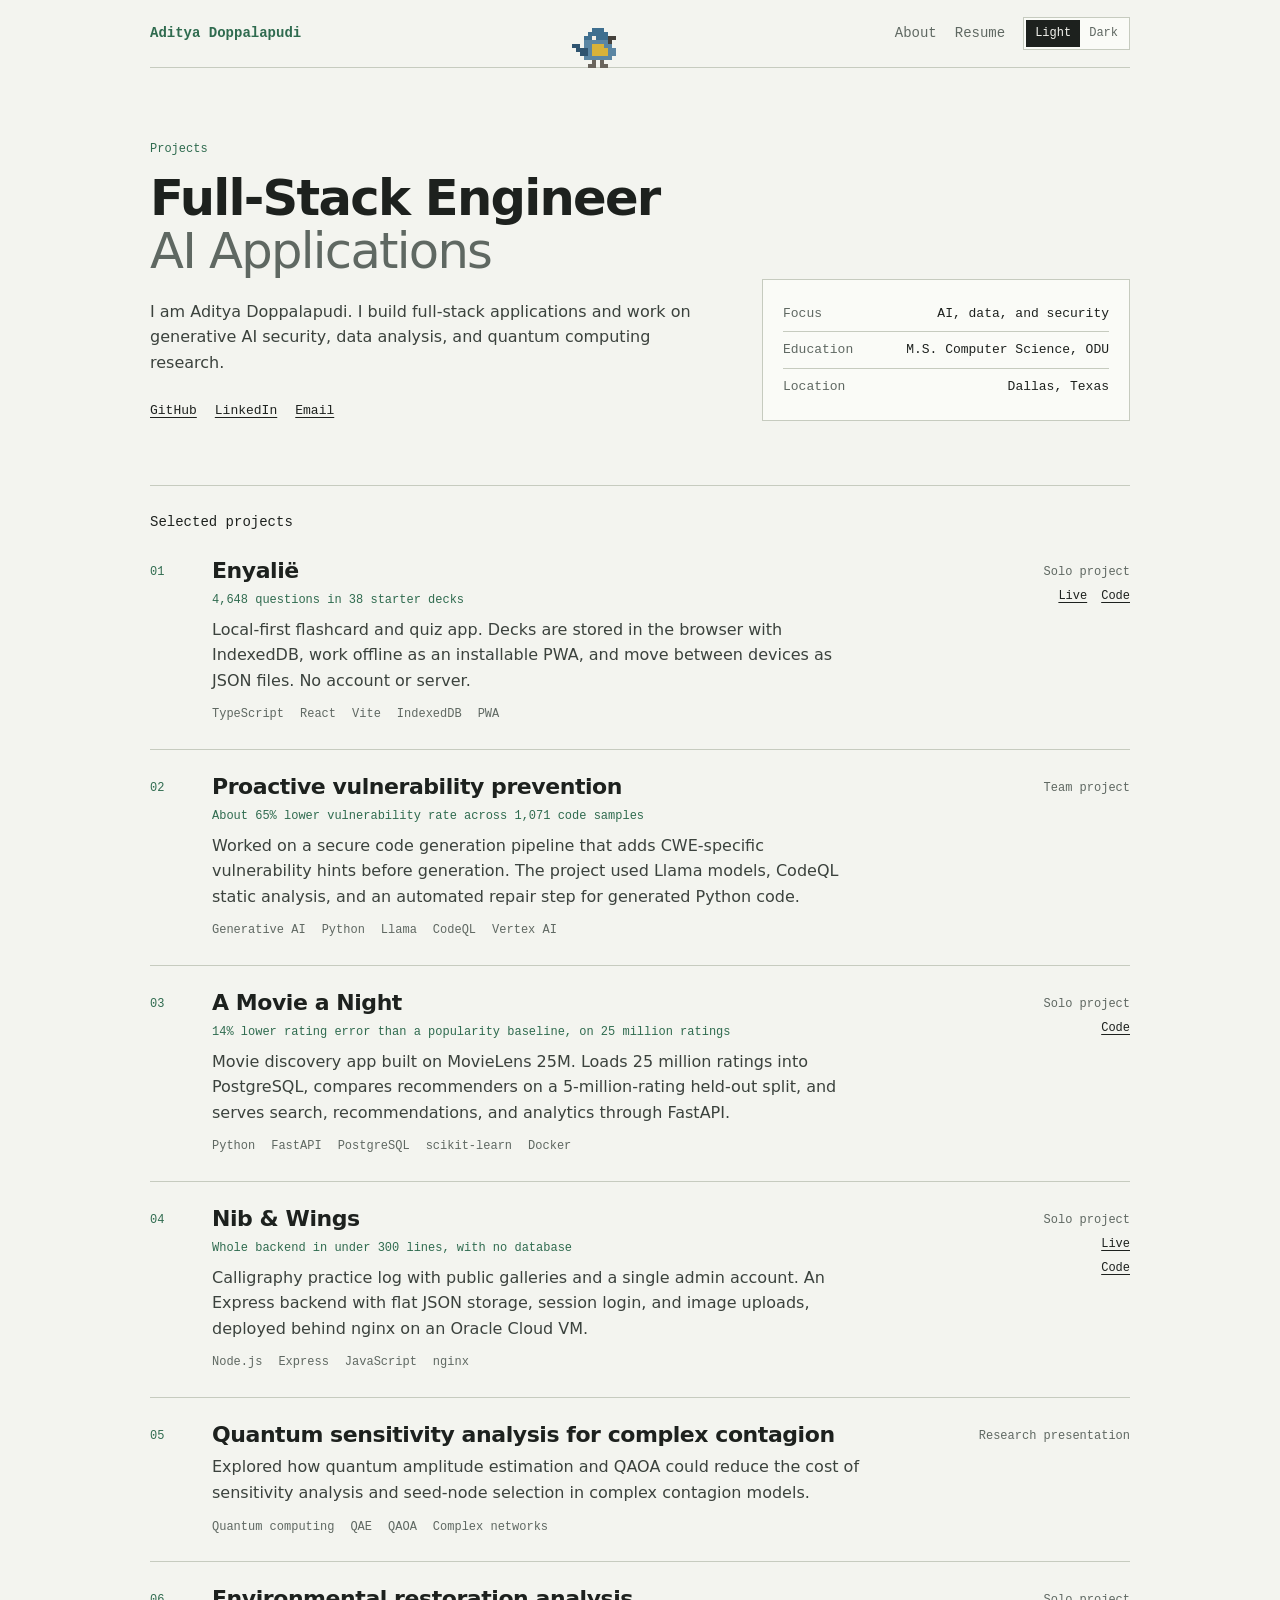
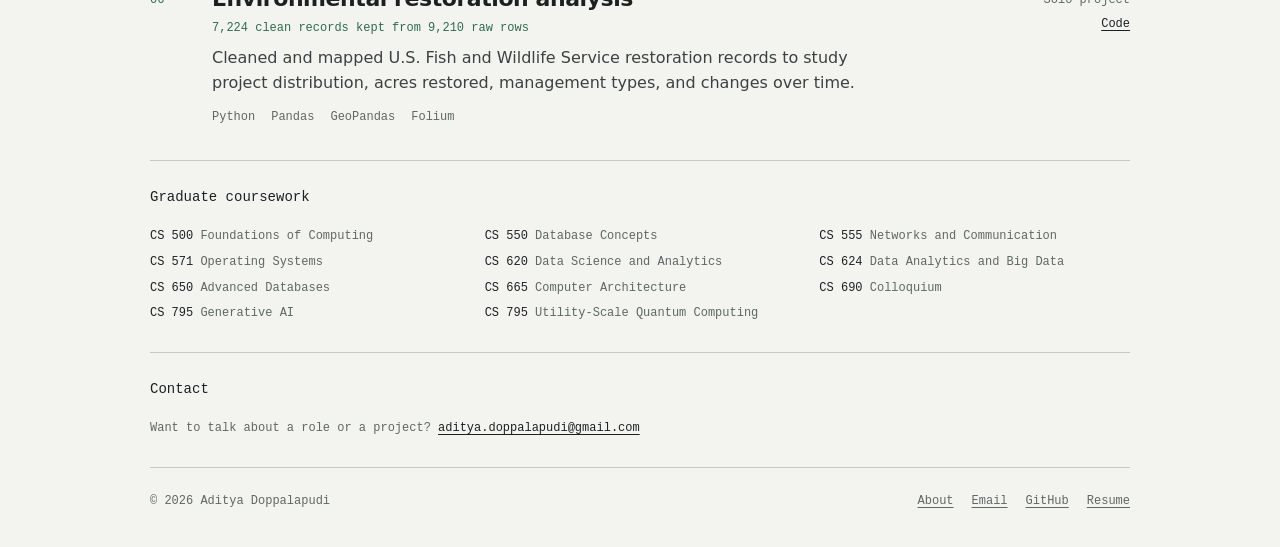
==== work/index.html @ 21b886ae "Add /work portfolio page and shared theme" ====
<!doctype html>
<html lang="en">
<head>
  <meta charset="utf-8">
  <meta name="viewport" content="width=device-width, initial-scale=1">
  <meta name="description" content="Aditya Doppalapudi, full-stack engineer. Projects in web applications, AI security, data, and quantum computing.">
  <title>Aditya Doppalapudi | Projects</title>
  <script>
    (() => {
      try {
        const savedTheme = localStorage.getItem("portfolio-theme");
        const savedPalette = localStorage.getItem("portfolio-dark-palette") || localStorage.getItem("portfolio-palette-preview");
        document.documentElement.dataset.theme = savedTheme === "dark" ? "dark" : "light";
        document.documentElement.dataset.palette = savedTheme === "dark" ? (["amber", "night"].includes(savedPalette) ? savedPalette : "amber") : "ink-moss";
      } catch {
        document.documentElement.dataset.theme = "light";
        document.documentElement.dataset.palette = "ink-moss";
      }
    })();
  </script>
  <link rel="stylesheet" href="../style.css">
</head>
<body>
  <div class="page" id="top">
    <header class="site-header" data-perch>
      <a class="brand" href="#top">Aditya Doppalapudi</a>
      <div class="header-actions">
        <a href="../index.html">About</a>
        <a href="../resume.pdf" target="_blank" rel="noopener">Resume</a>
        <button class="theme-toggle" type="button">
          <span data-theme-option="light">Light</span>
          <span data-theme-option="dark">Dark</span>
        </button>
      </div>
    </header>

    <div class="palette-picker" role="group" aria-label="Dark color tone">
      <button class="palette-choice" type="button" data-dark-palette-choice="amber" aria-label="Warmer dark palette: Amber and Ink" aria-pressed="false"><i class="palette-swatch" style="--swatch:#ffbd45"></i>Warmer</button>
      <button class="palette-choice" type="button" data-dark-palette-choice="night" aria-label="Cooler dark palette: Night Teal" aria-pressed="false"><i class="palette-swatch" style="--swatch:#31d8c2"></i>Cooler</button>
    </div>

    <main>
      <section class="intro">
        <div>
          <p class="eyebrow">Projects</p>
          <h1>Full-Stack Engineer <span>AI Applications</span></h1>
          <p class="lede">I am Aditya Doppalapudi. I build full-stack applications and work on generative AI security, data analysis, and quantum computing research.</p>
          <div class="links">
            <a href="https://github.com/adidoppalapudi" target="_blank" rel="noopener">GitHub</a>
            <a href="https://www.linkedin.com/in/adityadoppalapudi/" target="_blank" rel="noopener">LinkedIn</a>
            <a href="mailto:aditya.doppalapudi@gmail.com">Email</a>
          </div>
        </div>
        <dl class="facts">
          <div><dt>Focus</dt><dd>AI, data, and security</dd></div>
          <div><dt>Education</dt><dd>M.S. Computer Science, ODU</dd></div>
          <div><dt>Location</dt><dd>Dallas, Texas</dd></div>
        </dl>
      </section>

      <section class="projects" aria-labelledby="projects-heading">
        <h2 id="projects-heading">Selected projects</h2>
        <div class="project-list">
          <article class="project">
            <span class="project-num" aria-hidden="true">01</span>
            <div class="project-body">
              <h3>Enyalië</h3>
              <p class="project-result">4,648 questions in 38 starter decks</p>
              <p>Local-first flashcard and quiz app. Decks are stored in the browser with IndexedDB, work offline as an installable PWA, and move between devices as JSON files. No account or server.</p>
              <ul class="tags" aria-label="Technologies used">
                <li>TypeScript</li><li>React</li><li>Vite</li><li>IndexedDB</li><li>PWA</li>
              </ul>
            </div>
            <div class="project-meta">
              <span>Solo project</span>
              <span class="project-links">
                <a href="https://adidoppalapudi.github.io/enyalie/" target="_blank" rel="noopener">Live</a>
                <a href="https://github.com/adidoppalapudi/enyalie" target="_blank" rel="noopener">Code</a>
              </span>
            </div>
          </article>

          <article class="project">
            <span class="project-num" aria-hidden="true">02</span>
            <div class="project-body">
              <h3>Proactive vulnerability prevention</h3>
              <p class="project-result">About 65% lower vulnerability rate across 1,071 code samples</p>
              <p>Worked on a secure code generation pipeline that adds CWE-specific vulnerability hints before generation. The project used Llama models, CodeQL static analysis, and an automated repair step for generated Python code.</p>
              <ul class="tags" aria-label="Technologies used">
                <li>Generative AI</li><li>Python</li><li>Llama</li><li>CodeQL</li><li>Vertex AI</li>
              </ul>
            </div>
            <div class="project-meta">
              <span>Team project</span>
            </div>
          </article>

          <article class="project">
            <span class="project-num" aria-hidden="true">03</span>
            <div class="project-body">
              <h3>A Movie a Night</h3>
              <p class="project-result">14% lower rating error than a popularity baseline, on 25 million ratings</p>
              <p>Movie discovery app built on MovieLens 25M. Loads 25 million ratings into PostgreSQL, compares recommenders on a 5-million-rating held-out split, and serves search, recommendations, and analytics through FastAPI.</p>
              <ul class="tags" aria-label="Technologies used">
                <li>Python</li><li>FastAPI</li><li>PostgreSQL</li><li>scikit-learn</li><li>Docker</li>
              </ul>
            </div>
            <div class="project-meta">
              <span>Solo project</span>
              <a href="https://github.com/adidoppalapudi/a-movie-a-night" target="_blank" rel="noopener">Code</a>
            </div>
          </article>

          <article class="project">
            <span class="project-num" aria-hidden="true">04</span>
            <div class="project-body">
              <h3>Nib &amp; Wings</h3>
              <p class="project-result">Whole backend in under 300 lines, with no database</p>
              <p>Calligraphy practice log with public galleries and a single admin account. An Express backend with flat JSON storage, session login, and image uploads, deployed behind nginx on an Oracle Cloud VM.</p>
              <ul class="tags" aria-label="Technologies used">
                <li>Node.js</li><li>Express</li><li>JavaScript</li><li>nginx</li>
              </ul>
            </div>
            <div class="project-meta">
              <span>Solo project</span>
              <a href="https://nibs-and-wings.duckdns.org/" target="_blank" rel="noopener">Live</a>
              <a href="https://github.com/adidoppalapudi/nibs-and-wings" target="_blank" rel="noopener">Code</a>
            </div>
          </article>

          <article class="project">
            <span class="project-num" aria-hidden="true">05</span>
            <div class="project-body">
              <h3>Quantum sensitivity analysis for complex contagion</h3>
              <p>Explored how quantum amplitude estimation and QAOA could reduce the cost of sensitivity analysis and seed-node selection in complex contagion models.</p>
              <ul class="tags" aria-label="Topics covered">
                <li>Quantum computing</li><li>QAE</li><li>QAOA</li><li>Complex networks</li>
              </ul>
            </div>
            <div class="project-meta">
              <span>Research presentation</span>
            </div>
          </article>

          <article class="project">
            <span class="project-num" aria-hidden="true">06</span>
            <div class="project-body">
              <h3>Environmental restoration analysis</h3>
              <p class="project-result">7,224 clean records kept from 9,210 raw rows</p>
              <p>Cleaned and mapped U.S. Fish and Wildlife Service restoration records to study project distribution, acres restored, management types, and changes over time.</p>
              <ul class="tags" aria-label="Technologies used">
                <li>Python</li><li>Pandas</li><li>GeoPandas</li><li>Folium</li>
              </ul>
            </div>
            <div class="project-meta">
              <span>Solo project</span>
              <a href="https://github.com/adidoppalapudi/CS620_Restoration_Projects" target="_blank" rel="noopener">Code</a>
            </div>
          </article>
        </div>
      </section>

      <section class="coursework" aria-labelledby="coursework-heading">
        <h2 id="coursework-heading">Graduate coursework</h2>
        <ul>
          <li><b>CS 500</b> Foundations of Computing</li>
          <li><b>CS 550</b> Database Concepts</li>
          <li><b>CS 555</b> Networks and Communication</li>
          <li><b>CS 571</b> Operating Systems</li>
          <li><b>CS 620</b> Data Science and Analytics</li>
          <li><b>CS 624</b> Data Analytics and Big Data</li>
          <li><b>CS 650</b> Advanced Databases</li>
          <li><b>CS 665</b> Computer Architecture</li>
          <li><b>CS 690</b> Colloquium</li>
          <li><b>CS 795</b> Generative AI</li>
          <li><b>CS 795</b> Utility-Scale Quantum Computing</li>
        </ul>
      </section>

      <section class="contact" aria-labelledby="contact-heading">
        <h2 id="contact-heading">Contact</h2>
        <p>Want to talk about a role or a project? <a href="mailto:aditya.doppalapudi@gmail.com">aditya.doppalapudi@gmail.com</a></p>
      </section>
    </main>

    <footer class="site-footer">
      <span>© 2026 Aditya Doppalapudi</span>
      <div>
        <a href="../index.html">About</a>
        <a href="mailto:aditya.doppalapudi@gmail.com">Email</a>
        <a href="https://github.com/adidoppalapudi" target="_blank" rel="noopener">GitHub</a>
        <a href="../resume.pdf" target="_blank" rel="noopener">Resume</a>
      </div>
    </footer>
  </div>

  <script>
    const root = document.documentElement;
    const toggle = document.querySelector(".theme-toggle");
    const paletteChoices = [...document.querySelectorAll("[data-dark-palette-choice]")];

    function savedDarkPalette() {
      try {
        const saved = localStorage.getItem("portfolio-dark-palette") || localStorage.getItem("portfolio-palette-preview");
        return ["amber", "night"].includes(saved) ? saved : "amber";
      } catch {
        return "amber";
      }
    }

    function updatePaletteChoices() {
      paletteChoices.forEach(button => button.setAttribute("aria-pressed", String(button.dataset.darkPaletteChoice === root.dataset.palette)));
    }

    function updateThemeToggle() {
      const current = root.dataset.theme === "dark" ? "dark" : "light";
      const next = current === "dark" ? "light" : "dark";
      toggle.setAttribute("aria-label", `Color theme: ${current}. Switch to ${next}.`);
    }

    toggle.addEventListener("click", () => {
      if (root.dataset.theme === "dark") {
        root.dataset.theme = "light";
        root.dataset.palette = "ink-moss";
      } else {
        root.dataset.theme = "dark";
        root.dataset.palette = savedDarkPalette();
      }
      try { localStorage.setItem("portfolio-theme", root.dataset.theme); } catch {}
      updateThemeToggle();
      updatePaletteChoices();
    });

    paletteChoices.forEach(button => button.addEventListener("click", () => {
      root.dataset.palette = button.dataset.darkPaletteChoice;
      try { localStorage.setItem("portfolio-dark-palette", root.dataset.palette); } catch {}
      updatePaletteChoices();
    }));

    updatePaletteChoices();
    updateThemeToggle();
  </script>
  <script src="../bird.js" defer></script>
</body>
</html>
---- style.css ----
:root {
  --background: #f3f4ef;
  --surface: #fafbf7;
  --border: #c6cbbf;
  --text: #1d211e;
  --prose: #3b423d;
  --muted: #5f6862;
  --accent: #2f6b4f;

  --mono: ui-monospace, SFMono-Regular, Consolas, monospace;
  --sans: system-ui, -apple-system, "Segoe UI", Roboto, Helvetica, Arial, sans-serif;
}

:root[data-theme="dark"] {
  --background: #0f1311;
  --surface: #161b18;
  --border: #2c3530;
  --text: #e6ebe7;
  --prose: #c2cbc5;
  --muted: #94a099;
  --accent: #7cc4a0;
}

:root[data-theme="dark"][data-palette="amber"] {
  --background: #1b1712;
  --surface: #282117;
  --border: #4d3b24;
  --text: #f7ead2;
  --prose: #dfceb2;
  --muted: #ad9977;
  --accent: #ffbd45;
}

:root[data-theme="dark"][data-palette="night"] {
  --background: #091211;
  --surface: #101c1b;
  --border: #203633;
  --text: #d6eeee;
  --prose: #b1cbca;
  --muted: #819c9b;
  --accent: #31d8c2;
}

* {
  box-sizing: border-box;
}

html {
  scroll-behavior: smooth;
}

body {
  margin: 0;
  overflow-x: clip;
  background: var(--background);
  color: var(--text);
  font: 14px/1.65 var(--mono);
  transition: background 180ms ease, color 180ms ease;
}

a {
  color: inherit;
  text-underline-offset: 3px;
}

.page {
  width: min(980px, calc(100% - 40px));
  margin: auto;
}

.site-header {
  min-height: 68px;
  display: flex;
  align-items: center;
  justify-content: space-between;
  gap: 20px;
  border-bottom: 1px solid var(--border);
}

.brand,
.header-actions a {
  text-decoration: none;
}

.brand {
  color: var(--accent);
  font-weight: 700;
}

.header-actions {
  display: flex;
  align-items: center;
  gap: 18px;
}

.header-actions a,
.site-footer {
  color: var(--muted);
}

.header-actions a:hover,
.site-footer a:hover,
.contact a:hover,
.links a:hover,
.project-meta a:hover {
  color: var(--accent);
}

.theme-toggle {
  display: flex;
  padding: 2px;
  border: 1px solid var(--border);
  background: var(--surface);
  color: var(--muted);
  font: inherit;
  font-size: 12px;
  cursor: pointer;
}

.theme-toggle span {
  padding: 4px 9px;
}

:root:not([data-theme="dark"]) .theme-toggle [data-theme-option="light"],
:root[data-theme="dark"] .theme-toggle [data-theme-option="dark"] {
  background: var(--text);
  color: var(--background);
}

.theme-toggle:hover {
  border-color: var(--accent);
}

.palette-picker {
  display: none;
  justify-content: flex-end;
  align-items: center;
  flex-wrap: wrap;
  gap: 7px;
  margin: 14px 0 0;
}

:root[data-theme="dark"] .palette-picker {
  display: flex;
}

.palette-choice {
  display: inline-flex;
  align-items: center;
  gap: 7px;
  padding: 5px 8px;
  border: 1px solid transparent;
  border-radius: 2px;
  background: transparent;
  color: var(--muted);
  font: 10px var(--mono);
  cursor: pointer;
}

.palette-choice:hover,
.palette-choice[aria-pressed="true"] {
  border-color: var(--border);
  background: var(--surface);
  color: var(--text);
}

.palette-swatch {
  width: 9px;
  height: 9px;
  border-radius: 50%;
  background: var(--swatch);
  box-shadow: 0 0 0 1px color-mix(in srgb, var(--text) 18%, transparent);
}

.intro {
  display: grid;
  grid-template-columns: 1.5fr 1fr;
  gap: 60px;
  padding: 72px 0 64px;
}

.eyebrow,
.project-num {
  color: var(--accent);
  font-size: 12px;
}

.eyebrow {
  margin: 0;
}

h1 {
  margin: 12px 0 20px;
  font: 700 clamp(2rem, 4.4vw, 3.1rem)/1.08 var(--sans);
  letter-spacing: -0.035em;
}

h1 span {
  display: block;
  color: var(--muted);
  font-weight: 400;
}

.lede,
.project-body p {
  margin: 0;
  color: var(--prose);
  font: 16px/1.6 var(--sans);
}

.lede {
  max-width: 54ch;
}

.links {
  display: flex;
  flex-wrap: wrap;
  gap: 18px;
  margin-top: 24px;
  font-size: 13px;
}

.facts {
  align-self: end;
  margin: 0;
  padding: 16px 20px;
  border: 1px solid var(--border);
  background: var(--surface);
  font-size: 13px;
}

.facts div {
  display: flex;
  justify-content: space-between;
  gap: 20px;
  padding: 7px 0;
  border-bottom: 1px solid var(--border);
}

.facts div:last-child {
  border: 0;
}

.facts dt {
  color: var(--muted);
}

.facts dd {
  margin: 0;
  text-align: right;
}

.projects,
.coursework,
.contact {
  border-top: 1px solid var(--border);
  padding: 25px 0 0;
}

h2 {
  margin: 0 0 18px;
  font-size: 14px;
  font-weight: 500;
}

.project {
  display: grid;
  grid-template-columns: 2.75rem minmax(0, 1fr) auto;
  column-gap: 18px;
  padding: 24px 0;
  border-top: 1px solid var(--border);
}

.project:first-child {
  border-top: 0;
  padding-top: 6px;
}

.project-num,
.project-meta {
  padding-top: 5px;
}

.project h3 {
  margin: 0 0 6px;
  font: 700 22px/1.2 var(--sans);
  letter-spacing: -0.02em;
}

.project-body p {
  max-width: 64ch;
}

.project-body .project-result {
  max-width: none;
  margin: 0 0 8px;
  color: var(--accent);
  font: 12px/1.5 var(--mono);
}

.tags {
  display: flex;
  flex-wrap: wrap;
  gap: 4px 16px;
  margin: 12px 0 0;
  padding: 0;
  list-style: none;
}

.tags,
.project-meta,
.coursework ul {
  color: var(--muted);
  font-size: 12px;
}

.project-meta {
  display: flex;
  flex-direction: column;
  align-items: flex-end;
  gap: 4px;
  min-width: 9.5rem;
}

.project-meta a,
.contact a {
  color: var(--text);
}

.project-links {
  display: flex;
  gap: 14px;
}

.contact {
  margin-top: 28px;
}

.contact p {
  margin: 0;
  color: var(--muted);
  font-size: 12px;
}

.coursework {
  margin-top: 8px;
}

.coursework ul {
  display: grid;
  grid-template-columns: repeat(3, 1fr);
  gap: 6px 24px;
  padding: 0;
  margin: 0;
  list-style: none;
}

.coursework b {
  color: var(--text);
  font-weight: 500;
}

.site-footer {
  display: flex;
  justify-content: space-between;
  gap: 20px;
  margin-top: 28px;
  padding: 24px 0 35px;
  border-top: 1px solid var(--border);
  font-size: 12px;
}

.site-footer div {
  display: flex;
  flex-wrap: wrap;
  gap: 18px;
}

@media (max-width: 760px) {
  .site-header {
    flex-wrap: wrap;
    gap: 12px;
    padding: 12px 0;
  }

  .site-header.bird-perch-room {
    padding-bottom: 52px;
  }

  .header-actions {
    flex-wrap: wrap;
    gap: 8px 12px;
  }

  .page {
    width: min(100% - 32px, 980px);
  }

  .intro,
  .coursework ul {
    grid-template-columns: 1fr;
  }

  .intro {
    gap: 30px;
    padding: 52px 0;
  }

  .facts {
    max-width: 440px;
  }

  .palette-picker {
    justify-content: flex-start;
    margin-top: 10px;
  }

  .palette-choice {
    padding: 5px 6px;
    font-size: 9px;
  }

  .project {
    grid-template-columns: 2rem minmax(0, 1fr);
    column-gap: 12px;
  }

  .project-meta {
    grid-column: 2;
    flex-direction: row;
    justify-content: space-between;
    min-width: 0;
    padding-top: 12px;
  }

  .site-footer {
    display: block;
  }

  .site-footer div {
    margin-top: 14px;
  }
}

/* Bird: sits on the page's horizontal lines and can be dragged. */
.page {
  position: relative;
}

.bird {
  position: absolute;
  z-index: 3;
  cursor: grab;
  touch-action: none;
  user-select: none;
  transform-origin: 50% 100%;
}

.bird.dragging {
  cursor: grabbing;
}

.bird canvas {
  display: block;
  width: 100%;
  height: 100%;
  image-rendering: pixelated;
  animation: bob 2.6s ease-in-out infinite;
}

.bird.dragging canvas,
.bird.falling canvas {
  animation: flap 0.18s steps(2) infinite;
}

.bird.landed {
  animation: land 0.22s ease-out;
}

.bird-note {
  position: absolute;
  left: 70%;
  top: -14px;
  color: var(--accent);
  font-size: 13px;
  opacity: 0;
  pointer-events: none;
}

.bird-note.show {
  animation: note 1.1s ease-out;
}

@keyframes bob {
  0%, 100% { transform: translateY(0); }
  50% { transform: translateY(-2px); }
}

@keyframes flap {
  0% { transform: translateY(-3px) rotate(-4deg); }
  100% { transform: translateY(1px) rotate(3deg); }
}

@keyframes land {
  0% { transform: scale(1.12, 0.82); }
  100% { transform: scale(1, 1); }
}

@keyframes note {
  0% { opacity: 0; transform: translate(0, 4px); }
  25% { opacity: 1; }
  100% { opacity: 0; transform: translate(10px, -14px); }
}

@media (prefers-reduced-motion: reduce) {
  .bird canvas,
  .bird.landed {
    animation: none !important;
  }
}

@media (prefers-reduced-motion: reduce) {
  *,
  *::before,
  *::after {
    scroll-behavior: auto !important;
    transition: none !important;
  }
}

/* About page (root). Shares the header, footer, toggle and bird with /work. */
.about p {
  margin: 0 0 18px;
  color: var(--prose);
  font: 16px/1.6 var(--sans);
  max-width: 60ch;
}

.about h2 {
  margin: 0 0 18px;
}

.about ul {
  margin: 0;
  padding: 0;
  list-style: none;
}

/* A: letter */
.letter {
  padding: 72px 0 40px;
}

.letter h1 {
  margin: 0 0 24px;
}

.letter-links,
.sentence-links {
  display: flex;
  gap: 18px;
  font: 13px/1.6 var(--mono);
}

.letter-index {
  border-top: 1px solid var(--border);
  padding: 25px 0 0;
}

.letter-index li a,
.board-index li a {
  display: grid;
  grid-template-columns: 9.5rem minmax(0, 1fr);
  gap: 18px;
  padding: 12px 0;
  border-top: 1px solid var(--border);
  text-decoration: none;
}

.letter-index li:first-child a,
.board-index li:first-child a {
  border-top: 0;
  padding-top: 0;
}

.li-name,
.bi-name {
  font: 600 16px/1.5 var(--sans);
}

.li-line,
.bi-line,
.si-line {
  color: var(--muted);
  font-size: 13px;
}

.letter-index a:hover .li-name,
.board-index a:hover .bi-name,
.sentence-index a:hover .si-name {
  color: var(--accent);
}

/* B: status board */
.board {
  display: grid;
  grid-template-columns: 1.5fr 1fr;
  gap: 60px;
  padding: 72px 0 56px;
}

.board h1 {
  margin: 0 0 20px;
}

.board .facts {
  align-self: start;
}

.board-index {
  border-top: 1px solid var(--border);
  padding: 25px 0 0;
}

/* C: one sentence */
.sentence {
  padding: 84px 0 56px;
}

.sentence h1 {
  margin: 0;
  max-width: 20ch;
  font-size: clamp(2.1rem, 5.6vw, 4rem);
  line-height: 1.04;
}

.sentence-index ul {
  border-top: 1px solid var(--border);
}

.sentence-index li a {
  display: grid;
  grid-template-columns: minmax(0, 1fr) minmax(0, 1.6fr);
  gap: 18px;
  align-items: baseline;
  padding: 18px 0;
  border-bottom: 1px solid var(--border);
  text-decoration: none;
}

.si-name {
  font: 700 28px/1.15 var(--sans);
  letter-spacing: -0.02em;
}

.sentence-bio {
  display: grid;
  grid-template-columns: 1fr 1fr;
  gap: 60px;
  padding: 48px 0 24px;
}

.sentence-bio p {
  max-width: none;
}

@media (max-width: 760px) {
  .letter,
  .sentence {
    padding-top: 52px;
  }

  .board,
  .sentence-bio {
    grid-template-columns: 1fr;
    gap: 30px;
  }

  .board {
    padding: 52px 0 40px;
  }

  .letter-index li a,
  .board-index li a,
  .sentence-index li a {
    grid-template-columns: 1fr;
    gap: 2px;
  }
}
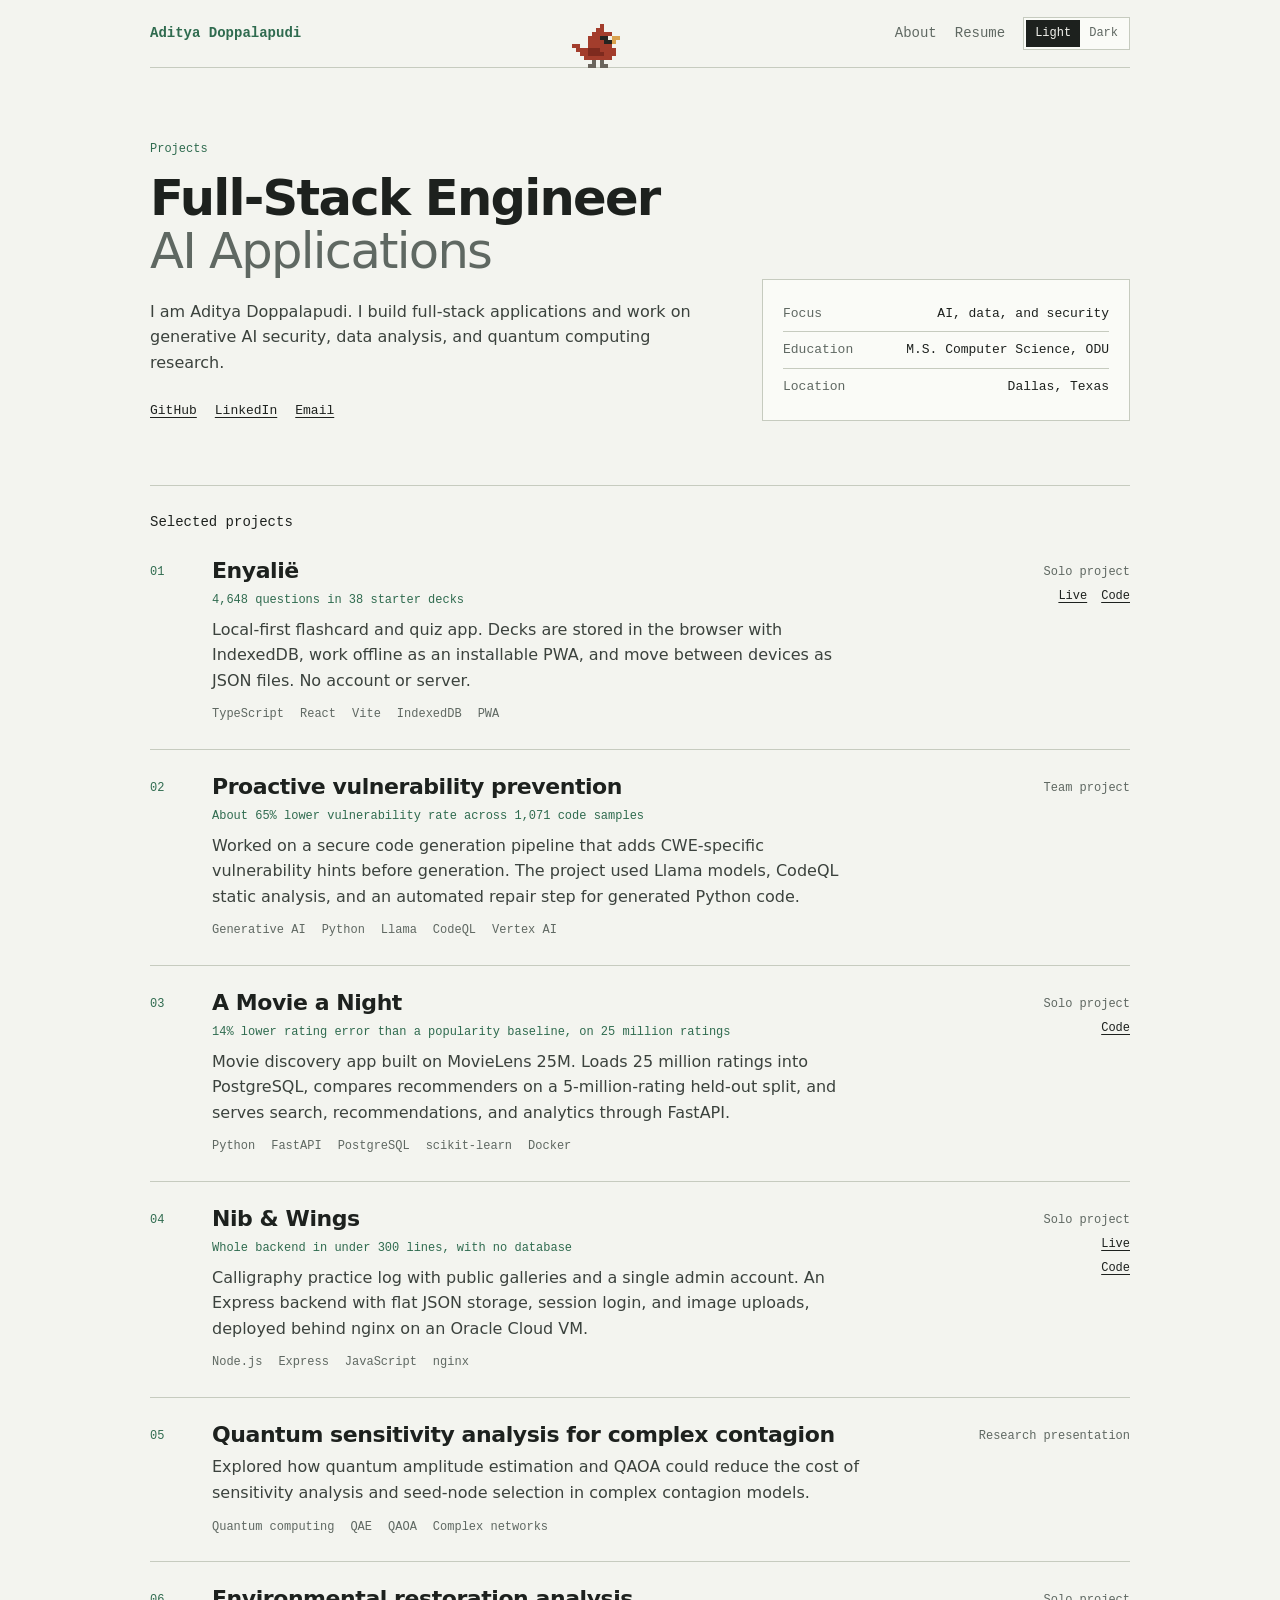
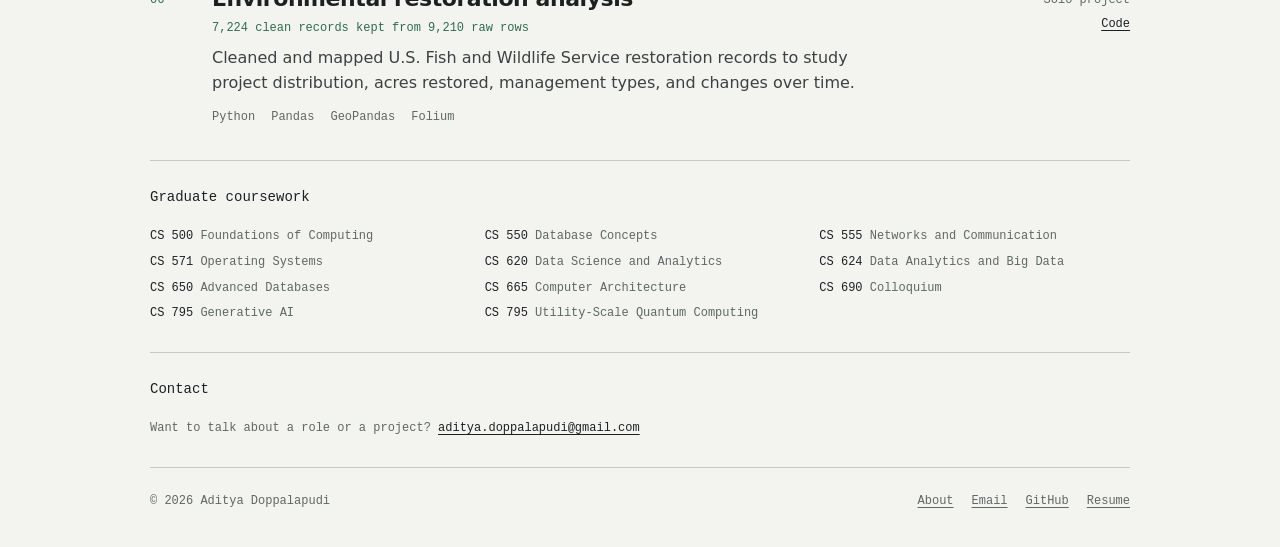
==== commit ed2f5a3a: "Bust stale stylesheet cache on site pages" ====
--- a/work/index.html
+++ b/work/index.html
@@ -18,7 +18,7 @@
       }
     })();
   </script>
-  <link rel="stylesheet" href="../style.css">
+  <link rel="stylesheet" href="../style.css?v=2">
 </head>
 <body>
   <div class="page" id="top">
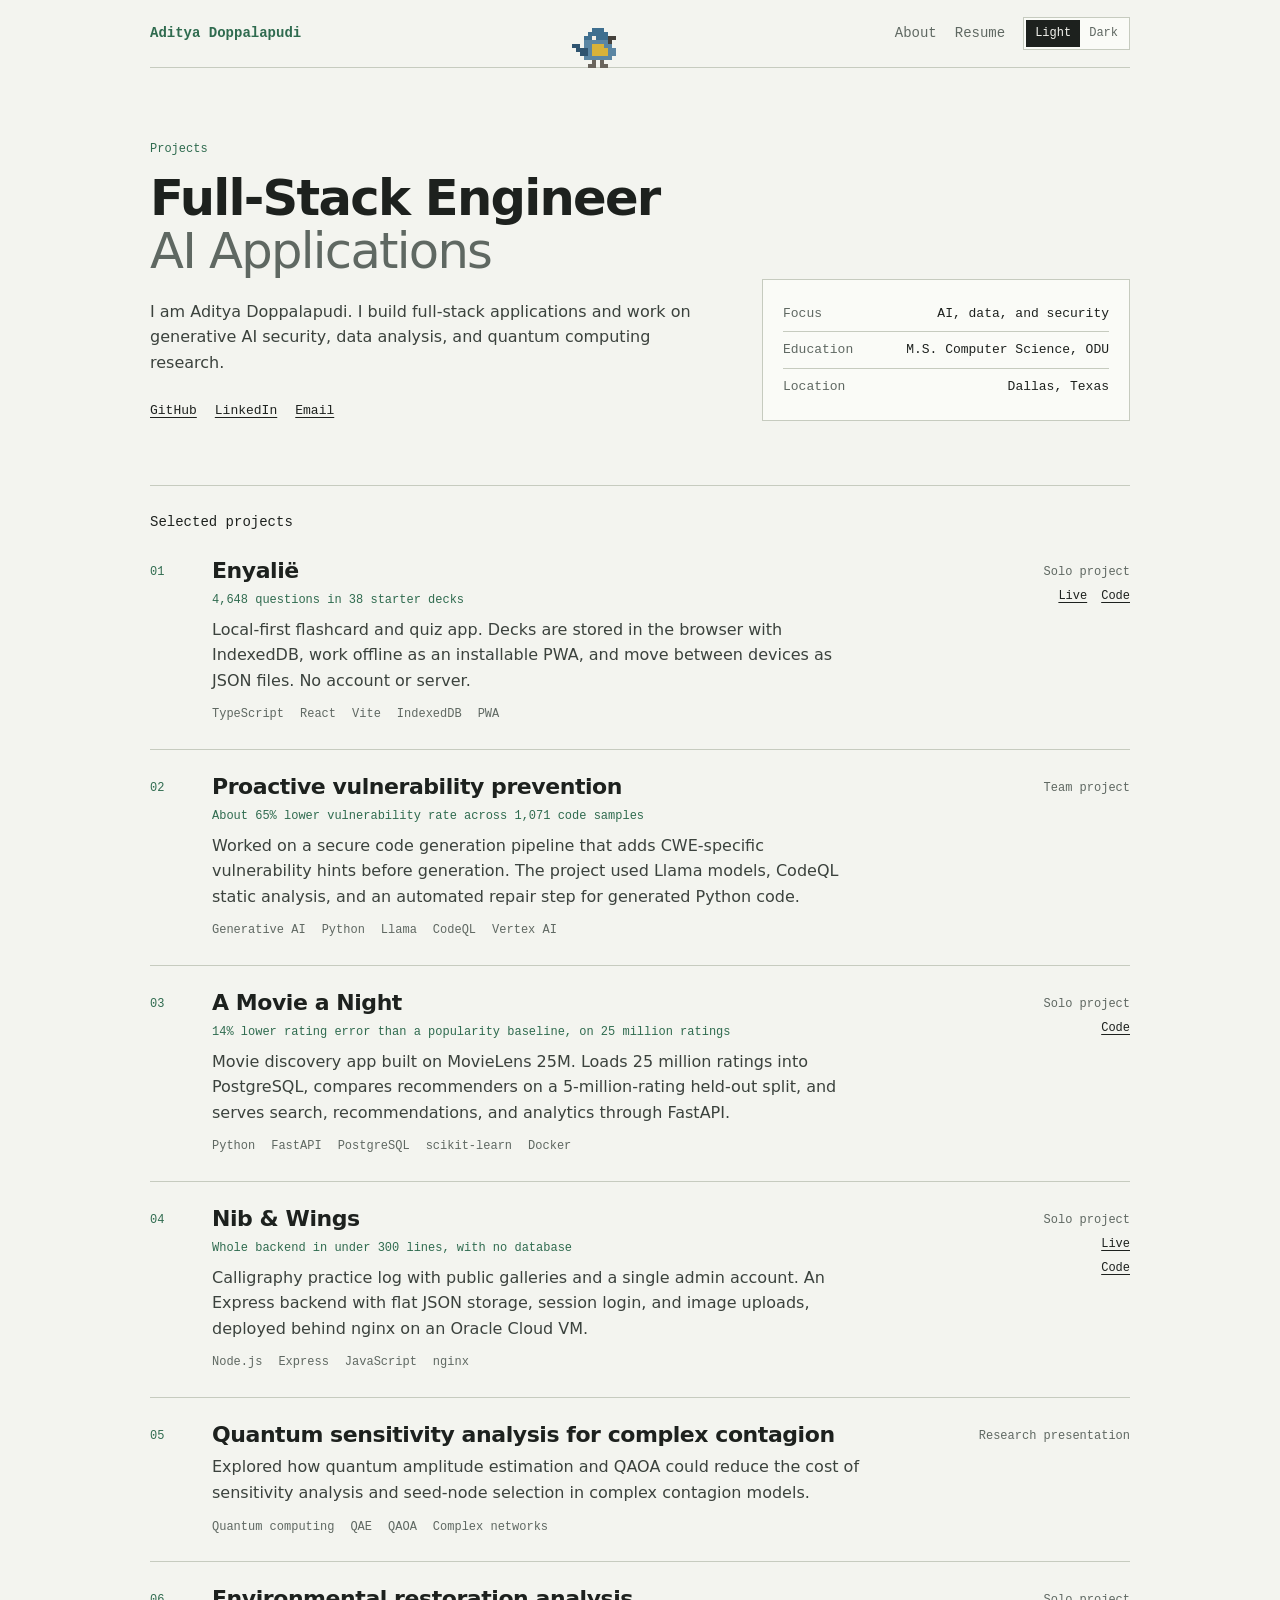
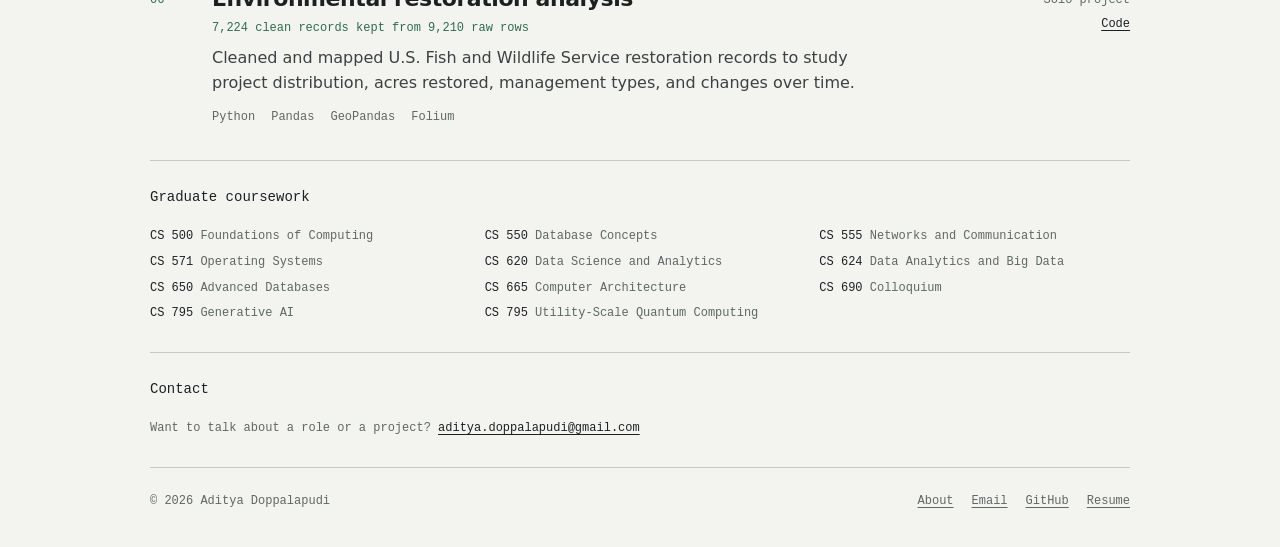
==== commit dd3d1e8c: "Organize portfolio assets into folders" ====
--- a/work/index.html
+++ b/work/index.html
@@ -18,7 +18,7 @@
       }
     })();
   </script>
-  <link rel="stylesheet" href="../style.css?v=2">
+  <link rel="stylesheet" href="../assets/css/style.css?v=2">
 </head>
 <body>
   <div class="page" id="top">
@@ -26,7 +26,7 @@
       <a class="brand" href="#top">Aditya Doppalapudi</a>
       <div class="header-actions">
         <a href="../index.html">About</a>
-        <a href="../resume.pdf" target="_blank" rel="noopener">Resume</a>
+        <a href="../assets/files/resume.pdf" target="_blank" rel="noopener">Resume</a>
         <button class="theme-toggle" type="button">
           <span data-theme-option="light">Light</span>
           <span data-theme-option="dark">Dark</span>
@@ -189,7 +189,7 @@
         <a href="../index.html">About</a>
         <a href="mailto:aditya.doppalapudi@gmail.com">Email</a>
         <a href="https://github.com/adidoppalapudi" target="_blank" rel="noopener">GitHub</a>
-        <a href="../resume.pdf" target="_blank" rel="noopener">Resume</a>
+        <a href="../assets/files/resume.pdf" target="_blank" rel="noopener">Resume</a>
       </div>
     </footer>
   </div>
@@ -240,6 +240,6 @@
     updatePaletteChoices();
     updateThemeToggle();
   </script>
-  <script src="../bird.js" defer></script>
+  <script src="../assets/js/bird.js" defer></script>
 </body>
 </html>
--- a/assets/css/style.css
+++ b/assets/css/style.css
@@ -0,0 +1,689 @@
+:root {
+  --background: #f3f4ef;
+  --surface: #fafbf7;
+  --border: #c6cbbf;
+  --text: #1d211e;
+  --prose: #3b423d;
+  --muted: #5f6862;
+  --accent: #2f6b4f;
+
+  --mono: ui-monospace, SFMono-Regular, Consolas, monospace;
+  --sans: system-ui, -apple-system, "Segoe UI", Roboto, Helvetica, Arial, sans-serif;
+}
+
+:root[data-theme="dark"] {
+  --background: #0f1311;
+  --surface: #161b18;
+  --border: #2c3530;
+  --text: #e6ebe7;
+  --prose: #c2cbc5;
+  --muted: #94a099;
+  --accent: #7cc4a0;
+}
+
+:root[data-theme="dark"][data-palette="amber"] {
+  --background: #1b1712;
+  --surface: #282117;
+  --border: #4d3b24;
+  --text: #f7ead2;
+  --prose: #dfceb2;
+  --muted: #ad9977;
+  --accent: #ffbd45;
+}
+
+:root[data-theme="dark"][data-palette="night"] {
+  --background: #091211;
+  --surface: #101c1b;
+  --border: #203633;
+  --text: #d6eeee;
+  --prose: #b1cbca;
+  --muted: #819c9b;
+  --accent: #31d8c2;
+}
+
+* {
+  box-sizing: border-box;
+}
+
+html {
+  scroll-behavior: smooth;
+}
+
+body {
+  margin: 0;
+  overflow-x: clip;
+  background: var(--background);
+  color: var(--text);
+  font: 14px/1.65 var(--mono);
+  transition: background 180ms ease, color 180ms ease;
+}
+
+a {
+  color: inherit;
+  text-underline-offset: 3px;
+}
+
+.page {
+  width: min(980px, calc(100% - 40px));
+  margin: auto;
+}
+
+.site-header {
+  min-height: 68px;
+  display: flex;
+  align-items: center;
+  justify-content: space-between;
+  gap: 20px;
+  border-bottom: 1px solid var(--border);
+}
+
+.brand,
+.header-actions a {
+  text-decoration: none;
+}
+
+.brand {
+  color: var(--accent);
+  font-weight: 700;
+}
+
+.header-actions {
+  display: flex;
+  align-items: center;
+  gap: 18px;
+}
+
+.header-actions a,
+.site-footer {
+  color: var(--muted);
+}
+
+.header-actions a:hover,
+.site-footer a:hover,
+.contact a:hover,
+.links a:hover,
+.project-meta a:hover {
+  color: var(--accent);
+}
+
+.theme-toggle {
+  display: flex;
+  padding: 2px;
+  border: 1px solid var(--border);
+  background: var(--surface);
+  color: var(--muted);
+  font: inherit;
+  font-size: 12px;
+  cursor: pointer;
+}
+
+.theme-toggle span {
+  padding: 4px 9px;
+}
+
+:root:not([data-theme="dark"]) .theme-toggle [data-theme-option="light"],
+:root[data-theme="dark"] .theme-toggle [data-theme-option="dark"] {
+  background: var(--text);
+  color: var(--background);
+}
+
+.theme-toggle:hover {
+  border-color: var(--accent);
+}
+
+.palette-picker {
+  display: none;
+  justify-content: flex-end;
+  align-items: center;
+  flex-wrap: wrap;
+  gap: 7px;
+  margin: 14px 0 0;
+}
+
+:root[data-theme="dark"] .palette-picker {
+  display: flex;
+}
+
+.palette-choice {
+  display: inline-flex;
+  align-items: center;
+  gap: 7px;
+  padding: 5px 8px;
+  border: 1px solid transparent;
+  border-radius: 2px;
+  background: transparent;
+  color: var(--muted);
+  font: 10px var(--mono);
+  cursor: pointer;
+}
+
+.palette-choice:hover,
+.palette-choice[aria-pressed="true"] {
+  border-color: var(--border);
+  background: var(--surface);
+  color: var(--text);
+}
+
+.palette-swatch {
+  width: 9px;
+  height: 9px;
+  border-radius: 50%;
+  background: var(--swatch);
+  box-shadow: 0 0 0 1px color-mix(in srgb, var(--text) 18%, transparent);
+}
+
+.intro {
+  display: grid;
+  grid-template-columns: 1.5fr 1fr;
+  gap: 60px;
+  padding: 72px 0 64px;
+}
+
+.eyebrow,
+.project-num {
+  color: var(--accent);
+  font-size: 12px;
+}
+
+.eyebrow {
+  margin: 0;
+}
+
+h1 {
+  margin: 12px 0 20px;
+  font: 700 clamp(2rem, 4.4vw, 3.1rem)/1.08 var(--sans);
+  letter-spacing: -0.035em;
+}
+
+h1 span {
+  display: block;
+  color: var(--muted);
+  font-weight: 400;
+}
+
+.lede,
+.project-body p {
+  margin: 0;
+  color: var(--prose);
+  font: 16px/1.6 var(--sans);
+}
+
+.lede {
+  max-width: 54ch;
+}
+
+.links {
+  display: flex;
+  flex-wrap: wrap;
+  gap: 18px;
+  margin-top: 24px;
+  font-size: 13px;
+}
+
+.facts {
+  align-self: end;
+  margin: 0;
+  padding: 16px 20px;
+  border: 1px solid var(--border);
+  background: var(--surface);
+  font-size: 13px;
+}
+
+.facts div {
+  display: flex;
+  justify-content: space-between;
+  gap: 20px;
+  padding: 7px 0;
+  border-bottom: 1px solid var(--border);
+}
+
+.facts div:last-child {
+  border: 0;
+}
+
+.facts dt {
+  color: var(--muted);
+}
+
+.facts dd {
+  margin: 0;
+  text-align: right;
+}
+
+.projects,
+.coursework,
+.contact {
+  border-top: 1px solid var(--border);
+  padding: 25px 0 0;
+}
+
+h2 {
+  margin: 0 0 18px;
+  font-size: 14px;
+  font-weight: 500;
+}
+
+.project {
+  display: grid;
+  grid-template-columns: 2.75rem minmax(0, 1fr) auto;
+  column-gap: 18px;
+  padding: 24px 0;
+  border-top: 1px solid var(--border);
+}
+
+.project:first-child {
+  border-top: 0;
+  padding-top: 6px;
+}
+
+.project-num,
+.project-meta {
+  padding-top: 5px;
+}
+
+.project h3 {
+  margin: 0 0 6px;
+  font: 700 22px/1.2 var(--sans);
+  letter-spacing: -0.02em;
+}
+
+.project-body p {
+  max-width: 64ch;
+}
+
+.project-body .project-result {
+  max-width: none;
+  margin: 0 0 8px;
+  color: var(--accent);
+  font: 12px/1.5 var(--mono);
+}
+
+.tags {
+  display: flex;
+  flex-wrap: wrap;
+  gap: 4px 16px;
+  margin: 12px 0 0;
+  padding: 0;
+  list-style: none;
+}
+
+.tags,
+.project-meta,
+.coursework ul {
+  color: var(--muted);
+  font-size: 12px;
+}
+
+.project-meta {
+  display: flex;
+  flex-direction: column;
+  align-items: flex-end;
+  gap: 4px;
+  min-width: 9.5rem;
+}
+
+.project-meta a,
+.contact a {
+  color: var(--text);
+}
+
+.project-links {
+  display: flex;
+  gap: 14px;
+}
+
+.contact {
+  margin-top: 28px;
+}
+
+.contact p {
+  margin: 0;
+  color: var(--muted);
+  font-size: 12px;
+}
+
+.coursework {
+  margin-top: 8px;
+}
+
+.coursework ul {
+  display: grid;
+  grid-template-columns: repeat(3, 1fr);
+  gap: 6px 24px;
+  padding: 0;
+  margin: 0;
+  list-style: none;
+}
+
+.coursework b {
+  color: var(--text);
+  font-weight: 500;
+}
+
+.site-footer {
+  display: flex;
+  justify-content: space-between;
+  gap: 20px;
+  margin-top: 28px;
+  padding: 24px 0 35px;
+  border-top: 1px solid var(--border);
+  font-size: 12px;
+}
+
+.site-footer div {
+  display: flex;
+  flex-wrap: wrap;
+  gap: 18px;
+}
+
+@media (max-width: 760px) {
+  .site-header {
+    flex-wrap: wrap;
+    gap: 12px;
+    padding: 12px 0;
+  }
+
+  .site-header.bird-perch-room {
+    padding-bottom: 52px;
+  }
+
+  .header-actions {
+    flex-wrap: wrap;
+    gap: 8px 12px;
+  }
+
+  .page {
+    width: min(100% - 32px, 980px);
+  }
+
+  .intro,
+  .coursework ul {
+    grid-template-columns: 1fr;
+  }
+
+  .intro {
+    gap: 30px;
+    padding: 52px 0;
+  }
+
+  .facts {
+    max-width: 440px;
+  }
+
+  .palette-picker {
+    justify-content: flex-start;
+    margin-top: 10px;
+  }
+
+  .palette-choice {
+    padding: 5px 6px;
+    font-size: 9px;
+  }
+
+  .project {
+    grid-template-columns: 2rem minmax(0, 1fr);
+    column-gap: 12px;
+  }
+
+  .project-meta {
+    grid-column: 2;
+    flex-direction: row;
+    justify-content: space-between;
+    min-width: 0;
+    padding-top: 12px;
+  }
+
+  .site-footer {
+    display: block;
+  }
+
+  .site-footer div {
+    margin-top: 14px;
+  }
+}
+
+/* Bird: sits on the page's horizontal lines and can be dragged. */
+.page {
+  position: relative;
+}
+
+.bird {
+  position: absolute;
+  z-index: 3;
+  cursor: grab;
+  touch-action: none;
+  user-select: none;
+  transform-origin: 50% 100%;
+}
+
+.bird.dragging {
+  cursor: grabbing;
+}
+
+.bird canvas {
+  display: block;
+  width: 100%;
+  height: 100%;
+  image-rendering: pixelated;
+  animation: bob 2.6s ease-in-out infinite;
+}
+
+.bird.dragging canvas,
+.bird.falling canvas {
+  animation: flap 0.18s steps(2) infinite;
+}
+
+.bird.landed {
+  animation: land 0.22s ease-out;
+}
+
+.bird-note {
+  position: absolute;
+  left: 70%;
+  top: -14px;
+  color: var(--accent);
+  font-size: 13px;
+  opacity: 0;
+  pointer-events: none;
+}
+
+.bird-note.show {
+  animation: note 1.1s ease-out;
+}
+
+@keyframes bob {
+  0%, 100% { transform: translateY(0); }
+  50% { transform: translateY(-2px); }
+}
+
+@keyframes flap {
+  0% { transform: translateY(-3px) rotate(-4deg); }
+  100% { transform: translateY(1px) rotate(3deg); }
+}
+
+@keyframes land {
+  0% { transform: scale(1.12, 0.82); }
+  100% { transform: scale(1, 1); }
+}
+
+@keyframes note {
+  0% { opacity: 0; transform: translate(0, 4px); }
+  25% { opacity: 1; }
+  100% { opacity: 0; transform: translate(10px, -14px); }
+}
+
+@media (prefers-reduced-motion: reduce) {
+  .bird canvas,
+  .bird.landed {
+    animation: none !important;
+  }
+}
+
+@media (prefers-reduced-motion: reduce) {
+  *,
+  *::before,
+  *::after {
+    scroll-behavior: auto !important;
+    transition: none !important;
+  }
+}
+
+/* About page (root). Shares the header, footer, toggle and bird with /work. */
+.about p {
+  margin: 0 0 18px;
+  color: var(--prose);
+  font: 16px/1.6 var(--sans);
+  max-width: 60ch;
+}
+
+.about h2 {
+  margin: 0 0 18px;
+}
+
+.about ul {
+  margin: 0;
+  padding: 0;
+  list-style: none;
+}
+
+/* A: letter */
+.letter {
+  padding: 72px 0 40px;
+}
+
+.letter h1 {
+  margin: 0 0 24px;
+}
+
+.letter-links,
+.sentence-links {
+  display: flex;
+  gap: 18px;
+  font: 13px/1.6 var(--mono);
+}
+
+.letter-index {
+  border-top: 1px solid var(--border);
+  padding: 25px 0 0;
+}
+
+.letter-index li a,
+.board-index li a {
+  display: grid;
+  grid-template-columns: 9.5rem minmax(0, 1fr);
+  gap: 18px;
+  padding: 12px 0;
+  border-top: 1px solid var(--border);
+  text-decoration: none;
+}
+
+.letter-index li:first-child a,
+.board-index li:first-child a {
+  border-top: 0;
+  padding-top: 0;
+}
+
+.li-name,
+.bi-name {
+  font: 600 16px/1.5 var(--sans);
+}
+
+.li-line,
+.bi-line,
+.si-line {
+  color: var(--muted);
+  font-size: 13px;
+}
+
+.letter-index a:hover .li-name,
+.board-index a:hover .bi-name,
+.sentence-index a:hover .si-name {
+  color: var(--accent);
+}
+
+/* B: status board */
+.board {
+  display: grid;
+  grid-template-columns: 1.5fr 1fr;
+  gap: 60px;
+  padding: 72px 0 56px;
+}
+
+.board h1 {
+  margin: 0 0 20px;
+}
+
+.board .facts {
+  align-self: start;
+}
+
+.board-index {
+  border-top: 1px solid var(--border);
+  padding: 25px 0 0;
+}
+
+/* C: one sentence */
+.sentence {
+  padding: 84px 0 56px;
+}
+
+.sentence h1 {
+  margin: 0;
+  max-width: 20ch;
+  font-size: clamp(2.1rem, 5.6vw, 4rem);
+  line-height: 1.04;
+}
+
+.sentence-index ul {
+  border-top: 1px solid var(--border);
+}
+
+.sentence-index li a {
+  display: grid;
+  grid-template-columns: minmax(0, 1fr) minmax(0, 1.6fr);
+  gap: 18px;
+  align-items: baseline;
+  padding: 18px 0;
+  border-bottom: 1px solid var(--border);
+  text-decoration: none;
+}
+
+.si-name {
+  font: 700 28px/1.15 var(--sans);
+  letter-spacing: -0.02em;
+}
+
+.sentence-bio {
+  display: grid;
+  grid-template-columns: 1fr 1fr;
+  gap: 60px;
+  padding: 48px 0 24px;
+}
+
+.sentence-bio p {
+  max-width: none;
+}
+
+@media (max-width: 760px) {
+  .letter,
+  .sentence {
+    padding-top: 52px;
+  }
+
+  .board,
+  .sentence-bio {
+    grid-template-columns: 1fr;
+    gap: 30px;
+  }
+
+  .board {
+    padding: 52px 0 40px;
+  }
+
+  .letter-index li a,
+  .board-index li a,
+  .sentence-index li a {
+    grid-template-columns: 1fr;
+    gap: 2px;
+  }
+}
